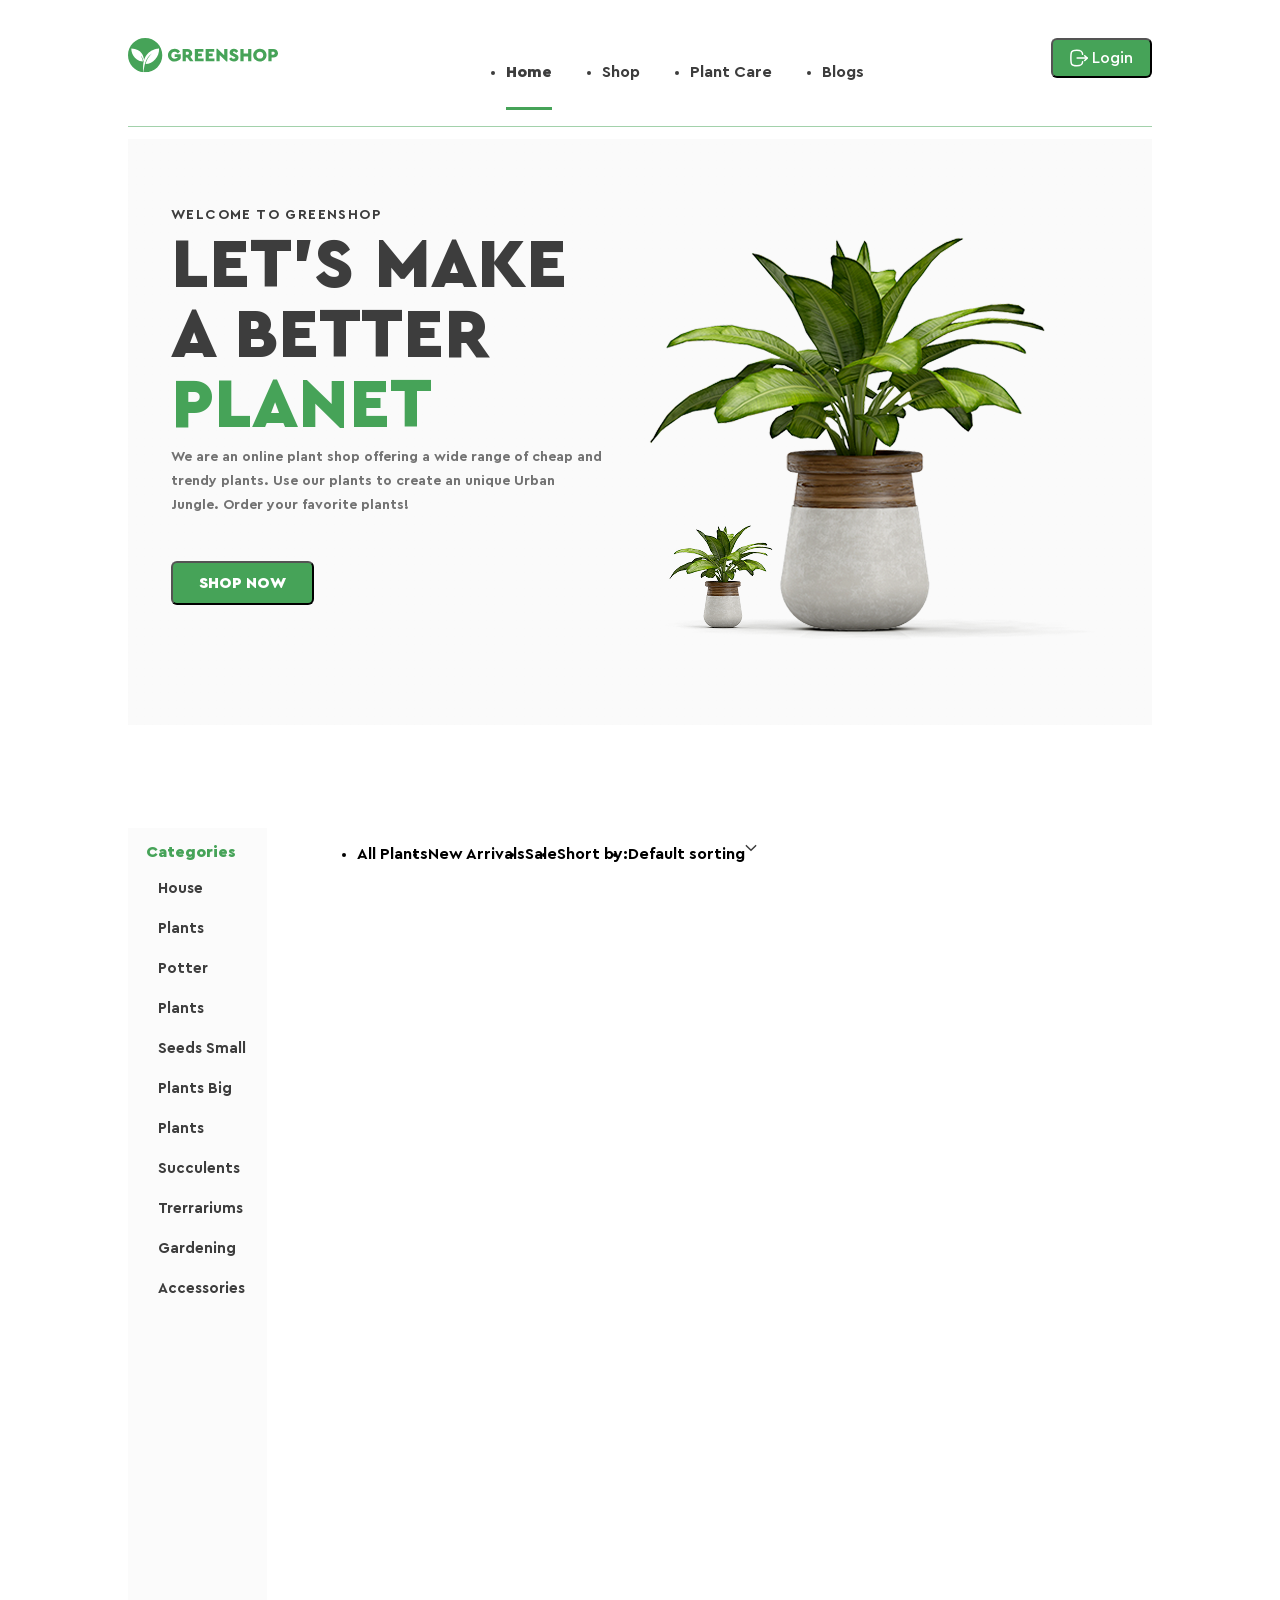
==== surce/index.html @ 2f197fb2 "wad" ====
<!DOCTYPE html>
<html lang="en">
<head>
    <meta charset="UTF-8">
    <meta name="viewport" content="width=device-width, initial-scale=1.0">
    <title>Greenshop</title>
    <link rel="stylesheet" href="../css/reset.css">
    <link rel="stylesheet" href="../css/main.css">
    <link rel="stylesheet" href="../fonts/cera pro/fonts.md">
</head>
<body>
    <div class="main">
        <header>
            <svg xmlns="http://www.w3.org/2000/svg" width="150" height="35" viewBox="0 0 150 35" fill="none" class="svg1">
                <g clip-path="url(#clip0_1_1069)">
                    <path d="M17.15 0C7.67748 0 0 7.67746 0 17.15C0 26.0201 6.73548 33.3175 15.3711 34.207C14.8496 29.9134 15.0436 26.4001 15.7067 23.5135C15.3347 21.7225 14.4898 19.0703 12.5734 17.1864C12.5734 17.1864 13.8348 19.0784 14.5181 21.6214C14.5181 21.6255 14.5221 21.6295 14.5221 21.6335C14.5949 21.9044 14.6596 22.1793 14.7162 22.4623C14.7283 22.527 14.7404 22.5917 14.7526 22.6604C14.8051 22.9515 14.8536 23.2426 14.886 23.5418C5.19513 22.3532 3.12921 13.6569 3.35561 10.3781C13.665 10.9482 15.7754 17.8292 16.0827 22.0985C19.4585 11.0412 30.1843 10.4024 31.0697 10.3781C31.4538 18.8763 25.1509 25.5026 17.6149 26.0807C17.6635 25.8503 17.7201 25.6198 17.7767 25.3934C17.7928 25.3247 17.813 25.26 17.8333 25.1913C17.8777 25.0296 17.9222 24.8679 17.9748 24.7061C17.995 24.6374 18.0192 24.5646 18.0394 24.4959C18.096 24.318 18.1567 24.1442 18.2173 23.9663C18.2335 23.9259 18.2456 23.8854 18.2618 23.845C18.3386 23.6348 18.4195 23.4326 18.5003 23.2305C18.5084 23.2143 18.5125 23.1941 18.5205 23.1779C18.5205 23.1779 18.5205 23.1779 18.5246 23.1779C20.4571 18.5043 24.0229 15.4439 24.0229 15.4439C17.0247 19.4868 15.8441 29.9983 15.6582 34.2231C16.1514 34.2676 16.6446 34.2999 17.15 34.2999C26.6225 34.2999 34.3 26.6225 34.3 17.15C34.3 7.67746 26.6225 0 17.15 0Z" fill="#46A358"/>
                    <path d="M46.7037 10.7454C48.9718 10.7454 50.8235 11.7197 52.0242 13.4986L49.7764 15.4109C48.9718 14.287 47.9975 13.7048 46.6471 13.7048C44.5691 13.7048 43.2753 15.0713 43.2753 17.1534C43.2753 19.2719 44.6418 20.695 46.8372 20.695C48.0177 20.695 48.9556 20.2826 49.554 19.5912V19.0091H46.6673V16.2356H52.7762V20.133C52.194 21.1639 51.3693 21.9887 50.3019 22.6234C49.2346 23.242 48.0339 23.5614 46.7037 23.5614C42.9923 23.618 39.9237 20.7313 39.9763 17.1534C39.9197 13.5956 42.9923 10.6888 46.7037 10.7454Z" fill="#46A358"/>
                    <path d="M61.9576 23.3316L59.168 19.4908H57.8379V23.3316H54.6157V10.9684H59.4672C62.2204 10.9684 64.2459 12.6543 64.2459 15.2215C64.2459 16.7376 63.5141 17.995 62.2972 18.7429L65.5558 23.3316H61.9576ZM57.8338 16.681H59.4833C60.3809 16.681 60.963 16.0988 60.963 15.2215C60.963 14.3442 60.3809 13.7782 59.4833 13.7782H57.8338V16.681Z" fill="#46A358"/>
                    <path d="M66.8333 10.9684H75.4124V13.8712H70.0555V15.5773H73.876V18.2739H70.0555V20.4288H75.6388V23.3316H66.8333V10.9684Z" fill="#46A358"/>
                    <path d="M77.6441 10.9684H86.2231V13.8712H80.8663V15.5773H84.6868V18.2739H80.8663V20.4288H86.4495V23.3316H77.6441V10.9684Z" fill="#46A358"/>
                    <path d="M99.4192 10.9683V23.5579H98.3882L91.681 17.057V23.3315H88.4588V10.7419H89.4897L96.197 17.1499V10.9683H99.4192Z" fill="#46A358"/>
                    <path d="M103.264 19.135C103.996 20.1094 104.764 20.7279 106.017 20.7279C106.862 20.7279 107.291 20.4288 107.291 19.8264C107.291 19.2846 107.008 19.1148 106.033 18.6822L104.76 18.1203C102.718 17.2187 101.631 16.0584 101.631 14.3927C101.631 12.2014 103.43 10.7379 105.957 10.7379C107.998 10.7379 109.442 11.7123 110.19 13.2283L108.035 14.8778C107.436 13.9803 106.874 13.5679 105.993 13.5679C105.318 13.5679 104.889 13.8307 104.889 14.3563C104.889 14.8051 105.152 15.0517 105.957 15.367L107.38 15.9654C109.535 16.867 110.545 17.9505 110.545 19.6929C110.545 22.0904 108.576 23.5539 106.009 23.5539C103.782 23.5539 101.982 22.4866 101.081 20.7805L103.264 19.135Z" fill="#46A358"/>
                    <path d="M112.393 10.9684H115.615V15.4843H120.131V10.9684H123.353V23.3316H120.131V18.3871H115.615V23.3316H112.393V10.9684Z" fill="#46A358"/>
                    <path d="M131.843 10.7419C135.441 10.6651 138.607 13.6084 138.53 17.1499C138.603 20.7279 135.441 23.6145 131.843 23.5579C128.229 23.6145 125.116 20.7279 125.193 17.1499C125.116 13.6084 128.229 10.6692 131.843 10.7419ZM131.859 13.7014C129.874 13.7014 128.488 15.1083 128.488 17.1499C128.488 18.1809 128.807 19.0218 129.426 19.6606C130.044 20.2791 130.869 20.5985 131.859 20.5985C133.772 20.5985 135.231 19.2118 135.231 17.1499C135.235 15.1083 133.772 13.7014 131.859 13.7014Z" fill="#46A358"/>
                    <path d="M140.374 10.9684H145.226C147.979 10.9684 150.004 12.6543 150.004 15.2215C150.004 17.7524 147.926 19.4908 145.226 19.4908H143.596V23.3316H140.374V10.9684ZM145.242 16.681C146.139 16.681 146.721 16.0988 146.721 15.2215C146.721 14.3442 146.139 13.7782 145.242 13.7782H143.592V16.681H145.242Z" fill="#46A358"/>
                </g>
                <defs>
                    <clipPath id="clip0_1_1069">
                    <rect width="150" height="34.2999" fill="white"/>
                    </clipPath>
                </defs>
            </svg>
            <ul class="nav">
                <li class="nav-items active">
                    Home
                </li>
                <li class="nav-items">
                    Shop
                </li>
                <li class="nav-items">
                    Plant Care
                </li>
                <li class="nav-items">
                    Blogs
                </li>
            </ul>
            <button class="login-button">
                <svg xmlns="http://www.w3.org/2000/svg" width="18" height="18" viewBox="0 0 18 18" fill="none">
                    <path d="M17.1601 9.1006H7.12598" stroke="white" stroke-width="1.5" stroke-linecap="round" stroke-linejoin="round"/>
                    <path d="M14.7212 6.67059L17.1612 9.10059L14.7212 11.5306" stroke="white" stroke-width="1.5" stroke-linecap="round" stroke-linejoin="round"/>
                    <path d="M12.6342 5.35826C12.3592 2.37493 11.2425 1.2916 6.80082 1.2916C0.883322 1.2916 0.883322 3.2166 0.883322 8.99993C0.883322 14.7833 0.883322 16.7083 6.80082 16.7083C11.2425 16.7083 12.3592 15.6249 12.6342 12.6416" stroke="white" stroke-width="1.5" stroke-linecap="round" stroke-linejoin="round"/>
                </svg>
                Login
            </button>
        </header>
        <div class="main-buner">
            <div class="not-image">
                <div class="div1">Welcome to GreenShop</div>
                <div class="div2">Let’s Make a Better <span>Planet</span></div>
                <div class="div3">We are an online plant shop offering a wide range of cheap and trendy plants. Use our plants to create an unique Urban Jungle. Order your favorite plants!</div>
                <button class="shop-button">SHOP NOW</button>
            </div>
            <img src="../img/main img/grass.png" alt="">
        </div>
        <div class="hw7">
            <div class="Categories">
                <span>Categories</span>
                <div>House Plants Potter Plants Seeds Small Plants Big Plants Succulents Trerrariums Gardening Accessories</div>
            </div>
            <ul class="short-by">
                <div>
                    <li>All Plants</li>
                    <li>New Arrivals</li>
                    <li>Sale</li>
                </div>
                <div>
                    <li>Short by:</li>
                    <li>Default sorting</li>
                    <svg xmlns="http://www.w3.org/2000/svg" width="12" height="8" viewBox="0 0 12 8" fill="none">
                        <path d="M10.6667 1.66669L6.00004 6.33335L1.33337 1.66669" stroke="#3D3D3D" stroke-width="1.5" stroke-linecap="round" stroke-linejoin="round"/>
                    </svg>
                </div>
            </ul>
        </div>
    </div>
</body>
</html>
---- css/main.css ----
@font-face{
    font-family: 'Cera pro';
    src: url("../fonts/cera pro/CeraPro-Regular.eot");
    src: url("..//fonts/cera pro/CeraPro-Regular.eot#iefix")format('embedded-opentype'),
        url("../fonts/cera pro/CeraPro-Regular.ttf") format('truttype'),
        url("../fonts/cera pro/CeraPro-Regular.woff") format('woff'),
        url("../fonts/cera pro/CeraPro-Regular.woff2") format('woff2');
        font-weight: 400px;
}
@font-face{
    font-family: 'Cera pro';
    src: url("../fonts/cera pro/CeraPro-Bold.eot");
    src: url("..//fonts/cera pro/CeraPro-Bold.eot#iefix")format('embedded-opentype'),
        url("../fonts/cera pro/CeraPro-Bold.ttf") format('truttype'),
        url("../fonts/cera pro/CeraPro-Bold.woff") format('woff'),
        url("../fonts/cera pro/CeraPro-Bold.woff2") format('woff2');
        font-weight: 700px;
}
@font-face{
    font-family: 'Cera pro';
    src: url("../fonts/cera pro/CeraPro-Medium.eot");
    src: url("..//fonts/cera pro/CeraPro-Medium.eot#iefix")format('embedded-opentype'),
        url("../fonts/cera pro/CeraPro-Medium.ttf") format('truttype'),
        url("../fonts/cera pro/CeraPro-Medium.woff") format('woff'),
        url("../fonts/cera pro/CeraPro-Medium.woff2") format('woff2');
        font-weight: 500;
}
@font-face{
    font-family: 'Cera pro';
    src: url("../fonts/cera pro/CeraPro-Black.eot");
    src: url("..//fonts/cera pro/CeraPro-Black.eot#iefix")format('embedded-opentype'),
        url("../fonts/cera pro/CeraPro-Black.ttf") format('truttype'),
        url("../fonts/cera pro/CeraPro-Black.woff") format('woff'),
        url("../fonts/cera pro/CeraPro-Black.woff2") format('woff2');
        font-weight: 900;
}
*{
    box-sizing: border-box;
    font-family: "Cera pro";
}

.main{
    padding: 30px 120px 52px 120px;
}

/* head */

header{
    display: flex;
    justify-content: space-between;
    border-bottom: 0.3px solid rgba(70, 163, 88, 0.50);
}

.nav{
    display: flex;
    gap: 50px;
}

.nav-items{
    font-family: "Cera pro";
    font-weight: 400;
    color: #3D3D3D;
    font-size: 16px;
    padding: 8px 0 25px;
    font-family: "Cera Pro";
    font-size: 16px;
}

.active{
    font-family: "Cera pro";
    font-weight: 700;
    border-bottom: 3px solid #46A358;
}
.login-button{
    border-radius: 6px;
    background: #46A358;
    padding: 8px 17px;
    color: #fff;
    display: inline-flex;
    align-items: center;
    gap: 4px;
    font-size: 16px;
    font-family: "Cera pro";
    font-weight: 500;
    margin-bottom: auto;
}

/* buner */

.main-buner{
    background: linear-gradient(98deg, rgba(245, 245, 245, 0.50) -23.46%, rgba(245, 245, 245, 0.50) 107.51%);
    margin-top: 12px;
    padding: 68px 43px;
    display:flex;
    justify-content: space-between;
}

.div1{
    margin-bottom: 7px;
    color: #3D3D3D;
    font-size: 14px;
    line-height: 16px; 
    letter-spacing: 1.4px;
    text-transform: uppercase;
    font-weight: 500px;
}

.div2, .div2 span{ 
    margin-bottom: 5px;
    color: #3D3D3D;
    font-size: 70px;
    font-weight: 900;
    line-height: 70px;
    max-width: 530px;
    text-transform: uppercase;
    font-weight: 900px;
    /* text-transform: uppercase; ламае тся из-за того что шрифт другой */
}

.div2 span{
    color: #46A358;
}

.div3{
    color: #727272;
    font-size: 14px;
    font-weight: 400;
    line-height: 24px;
    max-width: 557px;
    margin-bottom: 44px;
    font-weight: 400;
}

.shop-button{
    padding: 10px 26px;
    background-color: #46A358;
    border-radius: 6px;
    color: #FFF;
    font-size: 16px;
    font-style: normal;
    font-weight: 700;
    line-height: 20px;
    text-transform: uppercase;
}



/* 7 hw */
.hw7{
    padding-top: 103px;
    display: flex;
}


.Categories{
    background-color: #FBFBFB;
    max-width: 310px;
    min-width: 0px;
    padding: 14px 18px;
    height: 774px;
    margin-right: 50px;
}
.Categories div{
    max-width: 91px;
    min-width: 0px;
    margin: 7px 0px 0px 12px;
    color: #3D3D3D;
    font-family: "Cera Pro";
    font-size: 15px;
    font-style: normal;
    font-weight: 400;
    line-height: 40px;
}
.Categories span{
    color: #46A358;
    font-weight: 700;
}
.short-by{
    display:flex;
    height: 23px;
    justify-content: space-between;
    max-width: 838px;
    min-width: 0px;
}
.short-by div{
    display: flex;
}
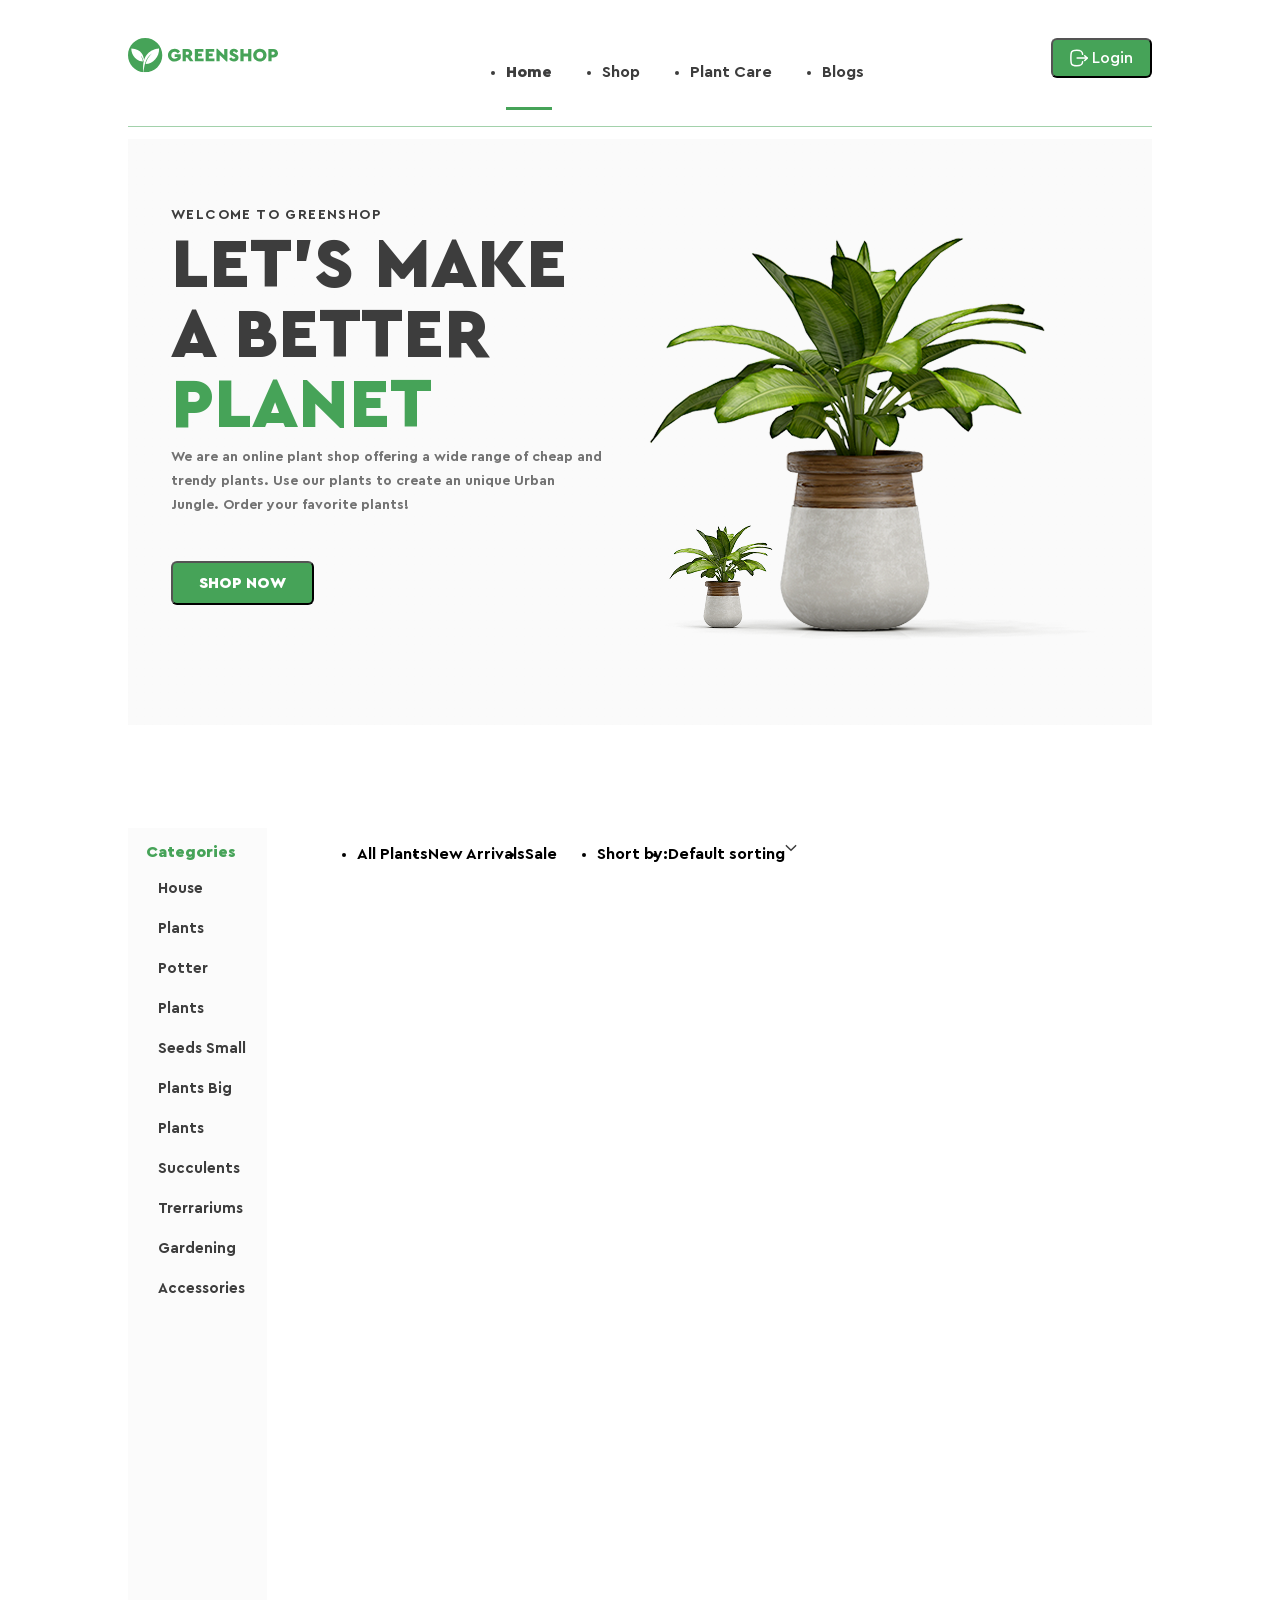
==== commit ee1d6438: "dwadsdwa" ====
--- a/surce/index.html
+++ b/surce/index.html
@@ -67,20 +67,20 @@
                 <span>Categories</span>
                 <div>House Plants Potter Plants Seeds Small Plants Big Plants Succulents Trerrariums Gardening Accessories</div>
             </div>
-            <ul class="short-by">
-                <div>
+            <div class="short-by">
+                <ul>
                     <li>All Plants</li>
                     <li>New Arrivals</li>
                     <li>Sale</li>
-                </div>
-                <div>
+                </ul>
+                <ul>
                     <li>Short by:</li>
                     <li>Default sorting</li>
                     <svg xmlns="http://www.w3.org/2000/svg" width="12" height="8" viewBox="0 0 12 8" fill="none">
                         <path d="M10.6667 1.66669L6.00004 6.33335L1.33337 1.66669" stroke="#3D3D3D" stroke-width="1.5" stroke-linecap="round" stroke-linejoin="round"/>
                     </svg>
-                </div>
-            </ul>
+                </ul>
+            </div>
         </div>
     </div>
 </body>
--- a/css/main.css
+++ b/css/main.css
@@ -179,9 +179,9 @@
     display:flex;
     height: 23px;
     justify-content: space-between;
-    max-width: 838px;
+    max-width: 100%;
     min-width: 0px;
 }
-.short-by div{
+.short-by ul{
     display: flex;
 }
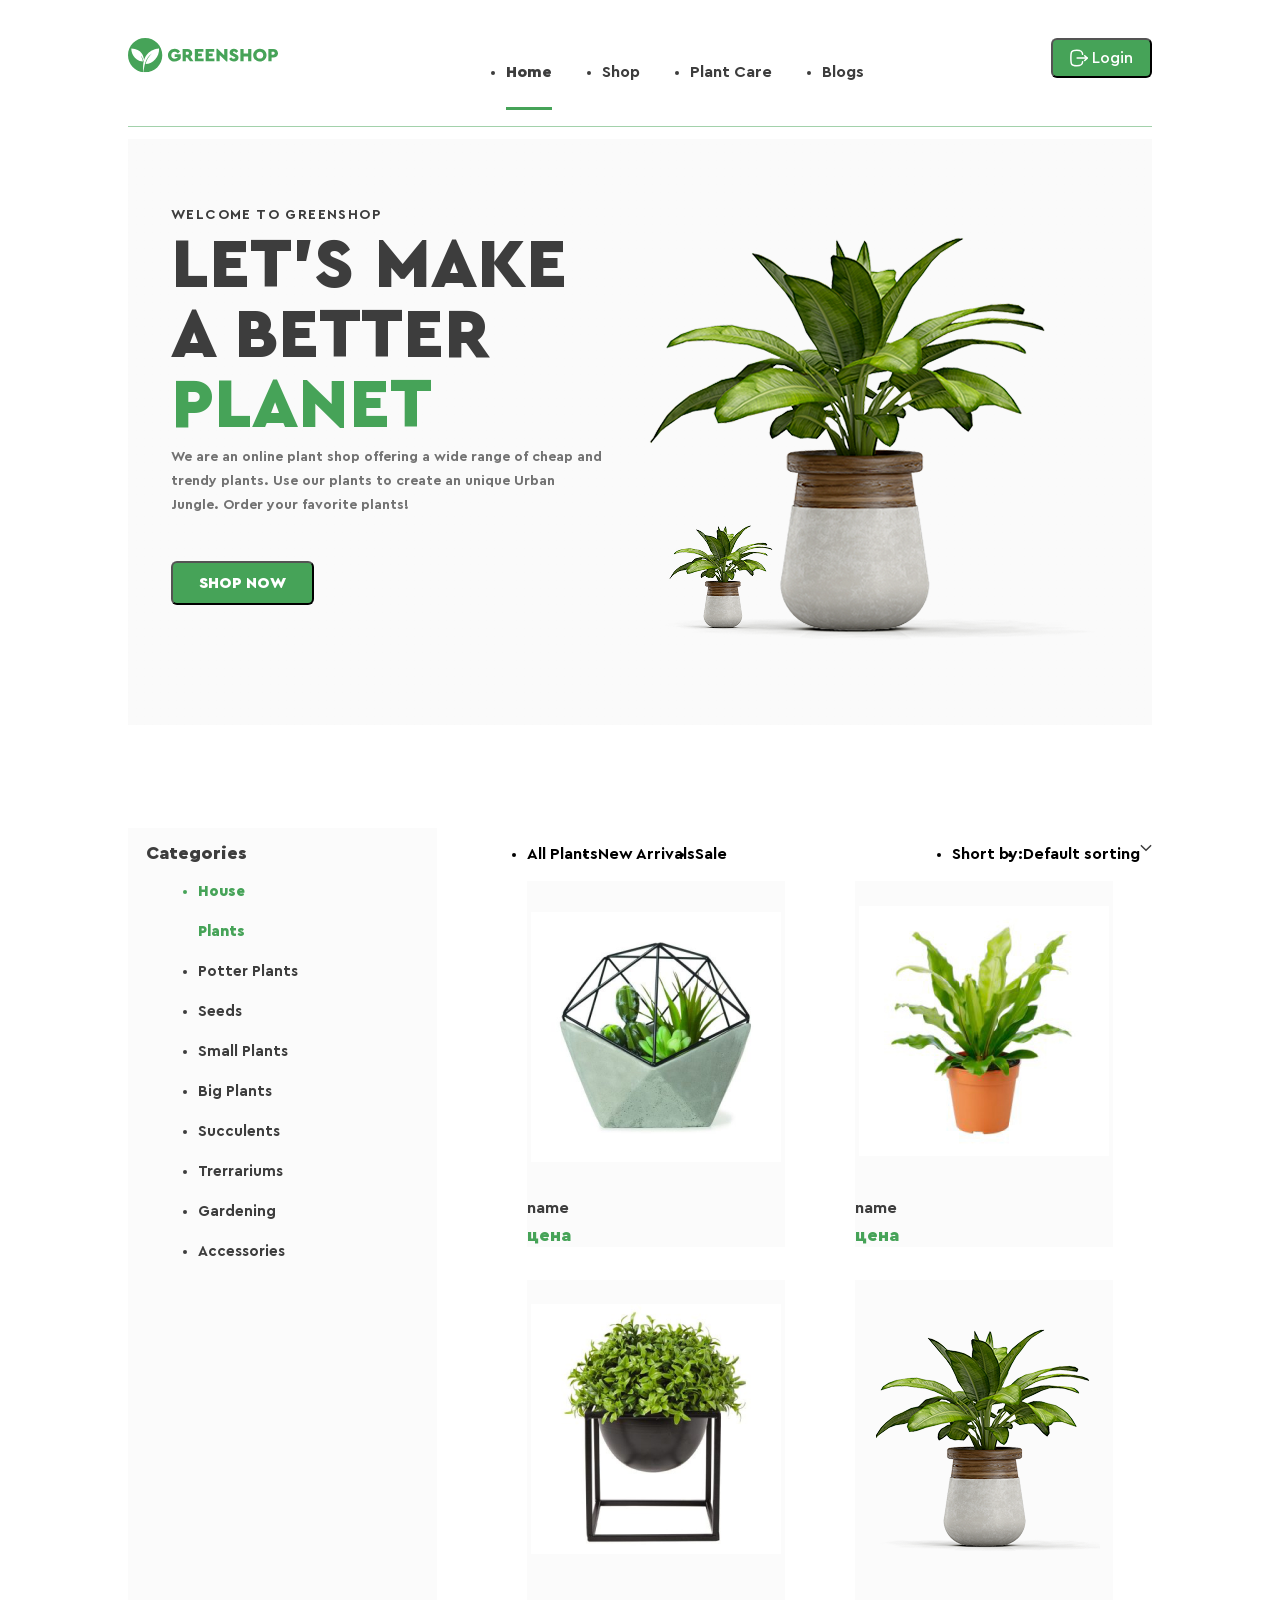
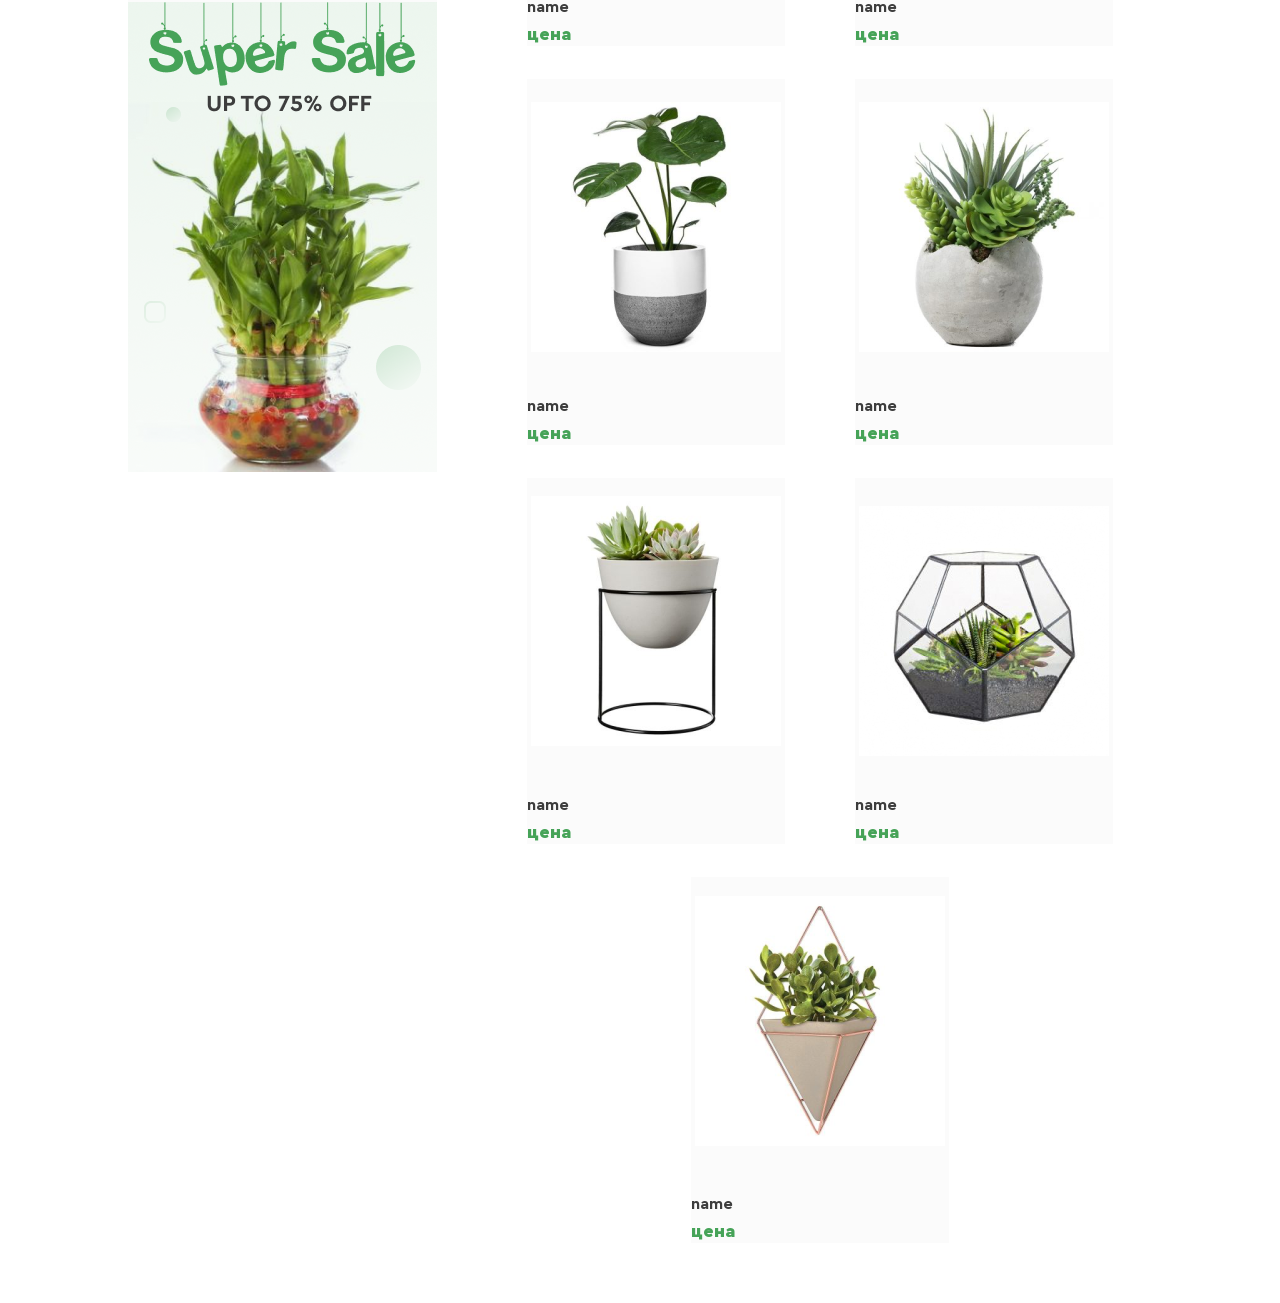
==== commit d0089a8d: "finish?" ====
--- a/surce/index.html
+++ b/surce/index.html
@@ -63,23 +63,121 @@
             <img src="../img/main img/grass.png" alt="">
         </div>
         <div class="hw7">
-            <div class="Categories">
-                <span>Categories</span>
-                <div>House Plants Potter Plants Seeds Small Plants Big Plants Succulents Trerrariums Gardening Accessories</div>
+            <div>
+                <div class="Categories">
+                    <span>Categories</span>
+                    <ul>
+                        <li>House Plants</li>
+                        <li>Potter Plants</li>
+                        <li>Seeds</li>
+                        <li>Small Plants</li>
+                        <li>Big Plants</li>
+                        <li>Succulents</li>
+                        <li>Trerrariums</li>
+                        <li>Gardening</li>
+                        <li>Accessories</li>
+                    </ul>
+                </div>
+                <img src="../img/main img/Super Sale Banner.png" alt="">
             </div>
-            <div class="short-by">
-                <ul>
-                    <li>All Plants</li>
-                    <li>New Arrivals</li>
-                    <li>Sale</li>
-                </ul>
-                <ul>
-                    <li>Short by:</li>
-                    <li>Default sorting</li>
-                    <svg xmlns="http://www.w3.org/2000/svg" width="12" height="8" viewBox="0 0 12 8" fill="none">
-                        <path d="M10.6667 1.66669L6.00004 6.33335L1.33337 1.66669" stroke="#3D3D3D" stroke-width="1.5" stroke-linecap="round" stroke-linejoin="round"/>
-                    </svg>
-                </ul>
+            <div>
+                <div class="short-by">
+                    <ul>
+                        <li>All Plants</li>
+                        <li>New Arrivals</li>
+                        <li>Sale</li>
+                    </ul>
+                    <ul>
+                        <li>Short by:</li>
+                        <li>Default sorting</li>
+                        <svg xmlns="http://www.w3.org/2000/svg" width="12" height="8" viewBox="0 0 12 8" fill="none">
+                            <path d="M10.6667 1.66669L6.00004 6.33335L1.33337 1.66669" stroke="#3D3D3D" stroke-width="1.5" stroke-linecap="round" stroke-linejoin="round"/>
+                        </svg>
+                    </ul>
+                </div>
+                <div class="products">
+                    <div>
+                        <div>
+                            <img src="../img/main img/products img/product1.png" alt="product2">
+                        </div><br>
+                        <div>
+                            <span>name</span><br>
+                            <span>цена</span>
+                        </div>
+                    </div>
+                    <div>
+                        <div>
+                            <img src="../img/main img/products img/product2.png" alt="product2">
+                        </div><br>
+                        <div>
+                            <span>name</span><br>
+                            <span>цена</span>
+                        </div>
+                    </div>
+                    <div>
+                        <div>
+                            <img src="../img/main img/products img/product3.png" alt="product2">
+                        </div><br>
+                        <div>
+                            <span>name</span><br>
+                            <span>цена</span>
+                        </div>
+                    </div>
+                    <div>
+                        <div>
+                            <img src="../img/main img/products img/product4.png" alt="product2">
+                        </div><br>
+                        <div>
+                            <span>name</span><br>
+                            <span>цена</span>
+                        </div>
+                    </div>
+                    <div>
+                        <div>
+                            <img src="../img/main img/products img/product5.png" alt="product2">
+                        </div><br>
+                        <div>
+                            <span>name</span><br>
+                            <span>цена</span>
+                        </div>
+                    </div>
+                    <div>
+                        <div>
+                            <img src="../img/main img/products img/product6.png" alt="product2">
+                        </div><br>
+                        <div>
+                            <span>name</span><br>
+                            <span>цена</span>
+                        </div>
+                    </div>
+                    <div>
+                        <div>
+                            <img src="../img/main img/products img/product7.png" alt="product2">
+                        </div><br>
+                        <div>
+                            <span>name</span><br>
+                            <span>цена</span>
+                        </div>
+                    </div>
+                    <div>
+                        <div>
+                            <img src="../img/main img/products img/product8.png" alt="product2">
+                        </div><br>
+                        <div>
+                            <span>name</span><br>
+                            <span>цена</span>
+                        </div>
+                    </div>
+                    <div>
+                        <div>
+                            <img src="../img/main img/products img/product9.png" alt="product2">
+                        </div><br>
+                        <div>
+                            <span>name</span><br>
+                            <span>цена</span>
+                        </div>
+                    </div>
+                </div>
             </div>
         </div>
     </div>
--- a/css/main.css
+++ b/css/main.css
@@ -149,21 +149,21 @@
 .hw7{
     padding-top: 103px;
     display: flex;
+    justify-content: space-between;
 }
 
 
 .Categories{
     background-color: #FBFBFB;
-    max-width: 310px;
-    min-width: 0px;
+    width: 309px;
     padding: 14px 18px;
     height: 774px;
     margin-right: 50px;
 }
-.Categories div{
-    max-width: 91px;
-    min-width: 0px;
+.Categories ul{
     margin: 7px 0px 0px 12px;
+}
+.Categories ul li{
     color: #3D3D3D;
     font-family: "Cera Pro";
     font-size: 15px;
@@ -171,8 +171,16 @@
     font-weight: 400;
     line-height: 40px;
 }
+.Categories ul li:first-child{
+    color: #46A358;
+    font-size: 15px;
+    font-weight: 700;
+    line-height: 40px; /* 266.667% */
+    width: 93px;
+}
 .Categories span{
-    color: #46A358;
+    color: #3D3D3D;
+    font-size: 18px;
     font-weight: 700;
 }
 .short-by{
@@ -180,8 +188,61 @@
     height: 23px;
     justify-content: space-between;
     max-width: 100%;
-    min-width: 0px;
+    min-width: 100%;
+    margin-bottom: 30px;
 }
 .short-by ul{
     display: flex;
-}+}
+
+.products{
+    display: flex;
+    flex-flow: row wrap;
+    gap: 33px 70px;
+    justify-content: center ;
+}
+.products div{
+    background: #FBFBFB;
+    display: inline-block;
+}
+.products div div:nth-child(3) span:nth-child(1){
+    margin: 12px 0px 6px;
+    display: inline-block;
+    color: #3D3D3D;
+    font-size: 16px;
+    font-weight: 400;
+
+}
+.products div div:nth-child(3) span:nth-child(3){
+    color: #46A358;
+    font-size: 18px;
+    font-weight: 700;
+}
+
+.products div:nth-child(1) div:nth-child(1){
+    padding: 31px 4px 19px;
+}
+.products div:nth-child(2) div:nth-child(1){
+    padding: 25px 4px ;
+}
+.products div:nth-child(3) div:nth-child(1){
+    padding: 24px 4px 26px;
+}
+.products div:nth-child(4) div:nth-child(1){
+    padding: 6px 13px 8px 21px;
+}
+.products div:nth-child(5) div:nth-child(1){
+    padding: 23px 4px 27px;
+}
+.products div:nth-child(6) div:nth-child(1){
+    padding: 23px 4px 27px;
+}
+.products div:nth-child(7) div:nth-child(1){
+    padding: 18px 4px 32px;
+}
+.products div:nth-child(8) div:nth-child(1){
+    padding: 28px 4px 22px;
+}
+.products div:nth-child(9) div:nth-child(1){
+    padding: 19px 4px 31px;
+}
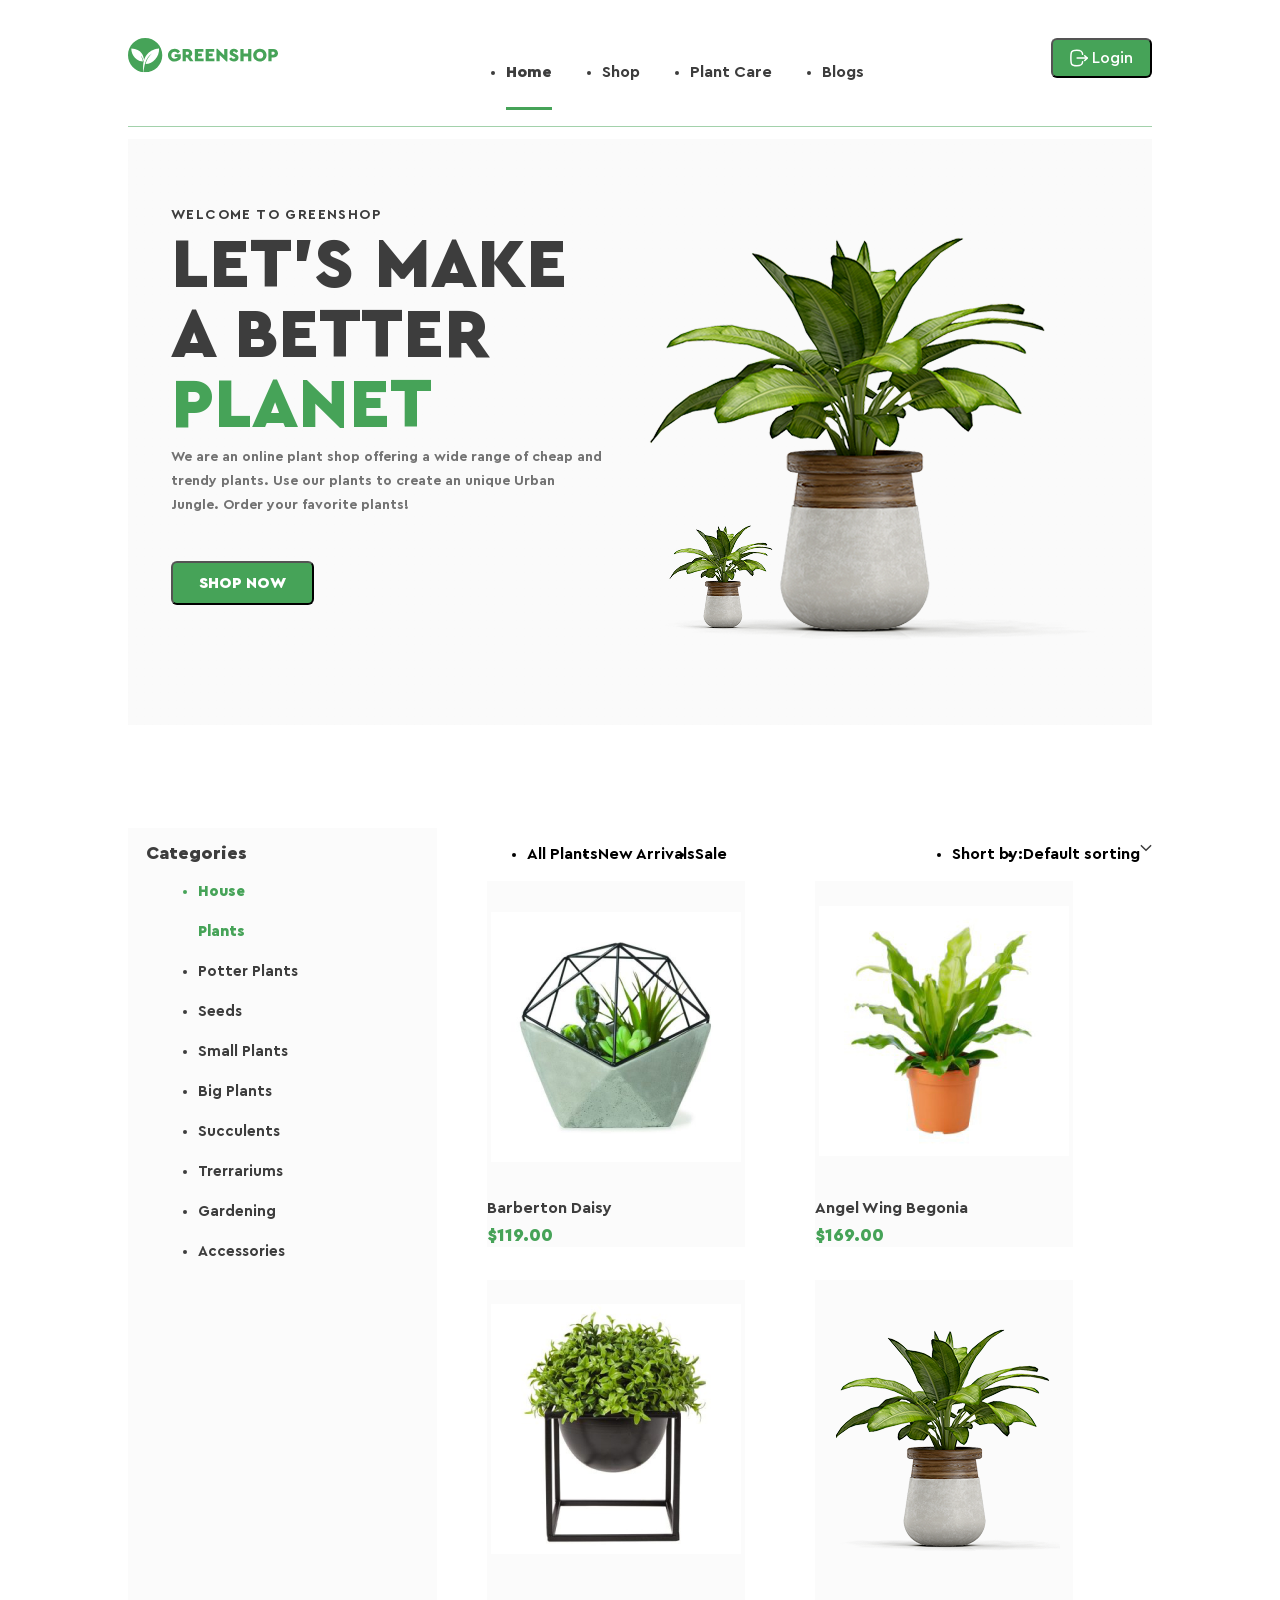
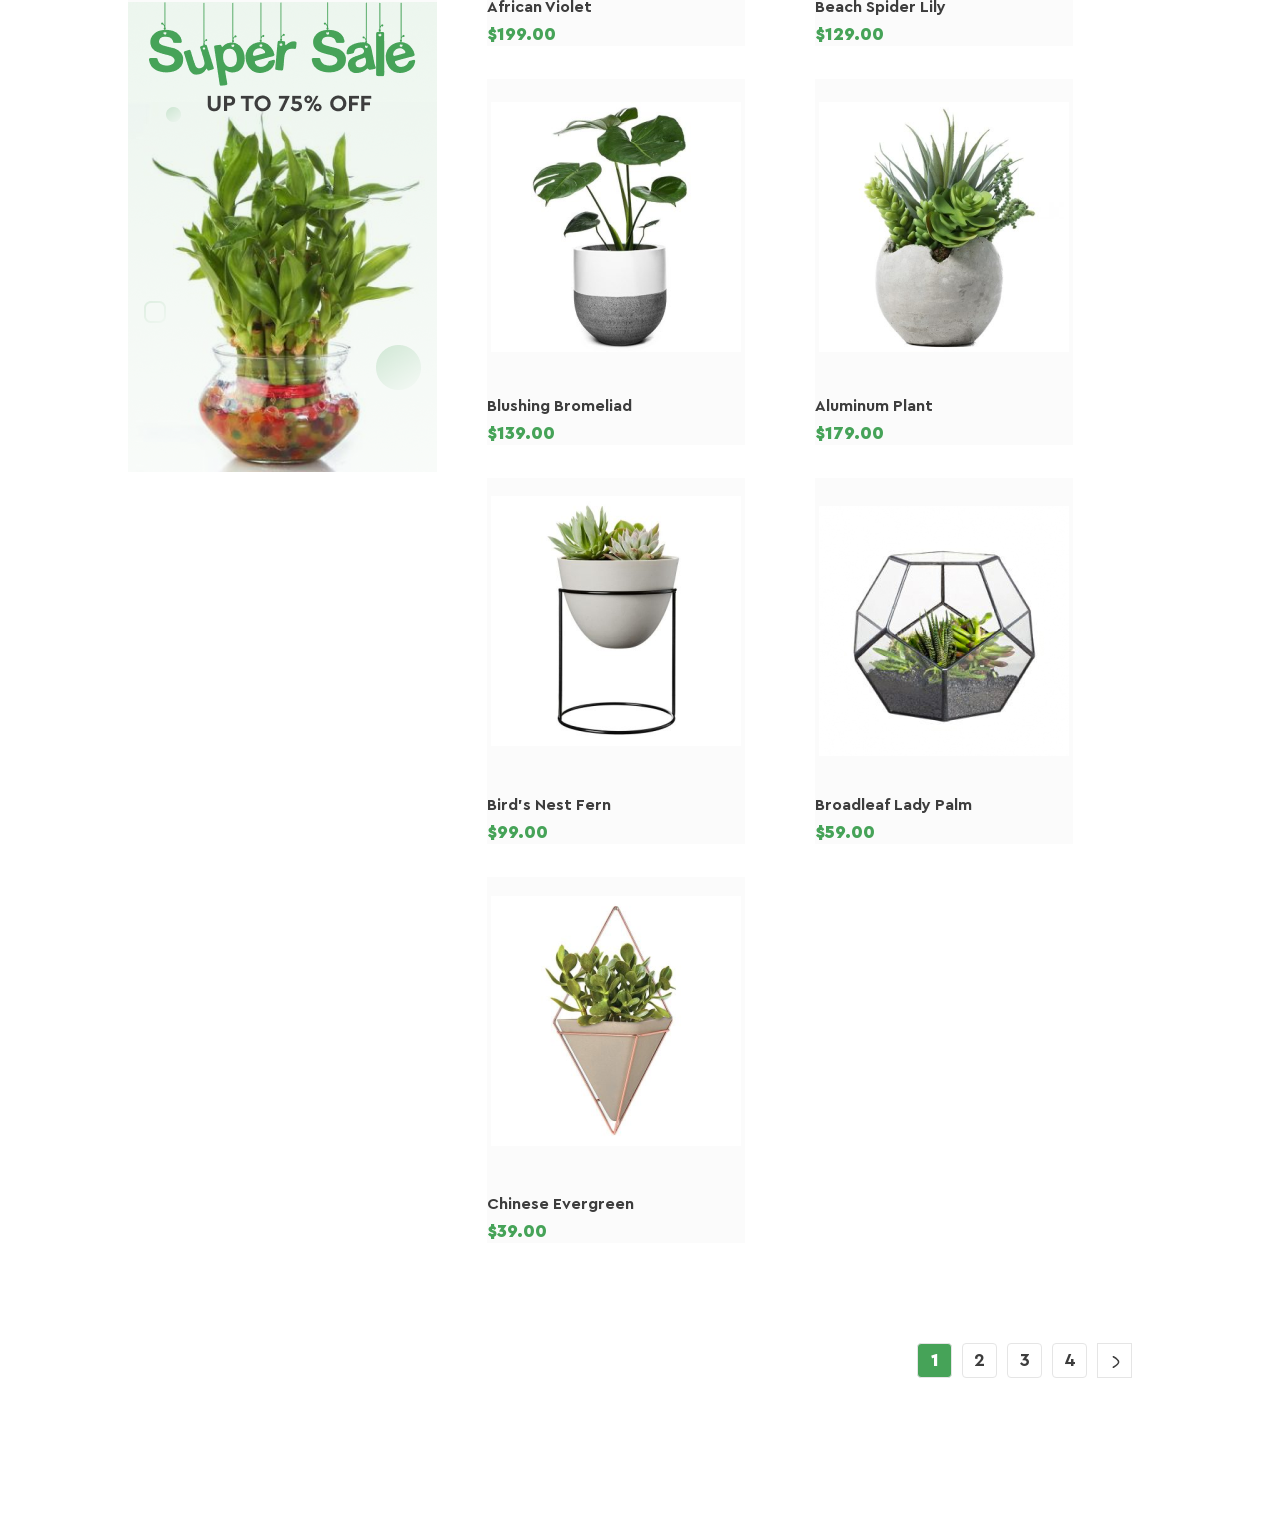
==== commit 5bbcf31b: "final? changed" ====
--- a/surce/index.html
+++ b/surce/index.html
@@ -101,8 +101,8 @@
                             <img src="../img/main img/products img/product1.png" alt="product2">
                         </div><br>
                         <div>
-                            <span>name</span><br>
-                            <span>цена</span>
+                            <span>Barberton Daisy</span><br>
+                            <span>$119.00</span>
                         </div>
                     </div>
                     <div>
@@ -110,8 +110,8 @@
                             <img src="../img/main img/products img/product2.png" alt="product2">
                         </div><br>
                         <div>
-                            <span>name</span><br>
-                            <span>цена</span>
+                            <span>Angel Wing Begonia</span><br>
+                            <span>$169.00</span>
                         </div>
                     </div>
                     <div>
@@ -119,8 +119,8 @@
                             <img src="../img/main img/products img/product3.png" alt="product2">
                         </div><br>
                         <div>
-                            <span>name</span><br>
-                            <span>цена</span>
+                            <span>African Violet</span><br>
+                            <span>$199.00</span>
                         </div>
                     </div>
                     <div>
@@ -128,8 +128,8 @@
                             <img src="../img/main img/products img/product4.png" alt="product2">
                         </div><br>
                         <div>
-                            <span>name</span><br>
-                            <span>цена</span>
+                            <span>Beach Spider Lily</span><br>
+                            <span>$129.00</span>
                         </div>
                     </div>
                     <div>
@@ -137,8 +137,8 @@
                             <img src="../img/main img/products img/product5.png" alt="product2">
                         </div><br>
                         <div>
-                            <span>name</span><br>
-                            <span>цена</span>
+                            <span>Blushing Bromeliad</span><br>
+                            <span>$139.00</span>
                         </div>
                     </div>
                     <div>
@@ -146,8 +146,8 @@
                             <img src="../img/main img/products img/product6.png" alt="product2">
                         </div><br>
                         <div>
-                            <span>name</span><br>
-                            <span>цена</span>
+                            <span>Aluminum Plant</span><br>
+                            <span>$179.00</span>
                         </div>
                     </div>
                     <div>
@@ -155,8 +155,8 @@
                             <img src="../img/main img/products img/product7.png" alt="product2">
                         </div><br>
                         <div>
-                            <span>name</span><br>
-                            <span>цена</span>
+                            <span>Bird's Nest Fern</span><br>
+                            <span>$99.00</span>
                         </div>
                     </div>
                     <div>
@@ -164,8 +164,8 @@
                             <img src="../img/main img/products img/product8.png" alt="product2">
                         </div><br>
                         <div>
-                            <span>name</span><br>
-                            <span>цена</span>
+                            <span>Broadleaf Lady Palm</span><br>
+                            <span>$59.00</span>
                         </div>
                     </div>
                     <div>
@@ -173,8 +173,22 @@
                             <img src="../img/main img/products img/product9.png" alt="product2">
                         </div><br>
                         <div>
-                            <span>name</span><br>
-                            <span>цена</span>
+                            <span>Chinese Evergreen</span><br>
+                            <span>$39.00</span>
+                        </div>
+                    </div>
+                </div>
+                <div class="strnum-div">
+                    <div class="strnum1"></div>
+                    <div class="strnum2">
+                        <div>1</div>
+                        <div>2</div>
+                        <div>3</div>
+                        <div>4</div>
+                        <div>
+                            <svg xmlns="http://www.w3.org/2000/svg" width="8" height="12" viewBox="0 0 8 12" fill="none">
+                                <path d="M1.375 0.75C1.375 0.75 6.625 3.858 6.625 6C6.625 8.14125 1.375 11.25 1.375 11.25" stroke="#3D3D3D" stroke-width="1.5" stroke-linecap="round" stroke-linejoin="round"/>
+                            </svg>
                         </div>
                     </div>
                 </div>
--- a/css/main.css
+++ b/css/main.css
@@ -199,7 +199,7 @@
     display: flex;
     flex-flow: row wrap;
     gap: 33px 70px;
-    justify-content: center ;
+    /* justify-content: center ; */
 }
 .products div{
     background: #FBFBFB;
@@ -246,3 +246,46 @@
 .products div:nth-child(9) div:nth-child(1){
     padding: 19px 4px 31px;
 }
+
+
+.strnum2{
+    display: flex;
+    margin: 100px 120px;
+    position: relative;
+    left: 100px;
+    gap: 10px;
+}
+.strnum2 div{
+    border: 1px solid #E5E5E5;
+    width: 35px;
+    height: 35px;
+    display: flex;
+    align-items: center;
+    justify-content: center;
+    color: #3D3D3D;
+    font-family: "Cera Pro";
+    font-size: 18px;
+    font-weight: 300;
+}
+.strnum2 div:not(:last-child){
+    border-radius: 4px;
+}
+.strnum2 div:last-child svg{
+   position: relative;
+   left: 1px;
+   top: 1px;
+}
+.strnum2 div:first-child{
+    background-color: #46A358;
+    color: #FFF;
+    font-family: "Cera Pro";
+    font-size: 18px;
+    font-weight: 700;
+}
+.strnum1{
+    width: 100%;
+    margin-top: 100px;
+}
+.strnum-div{
+    display: flex;
+}
